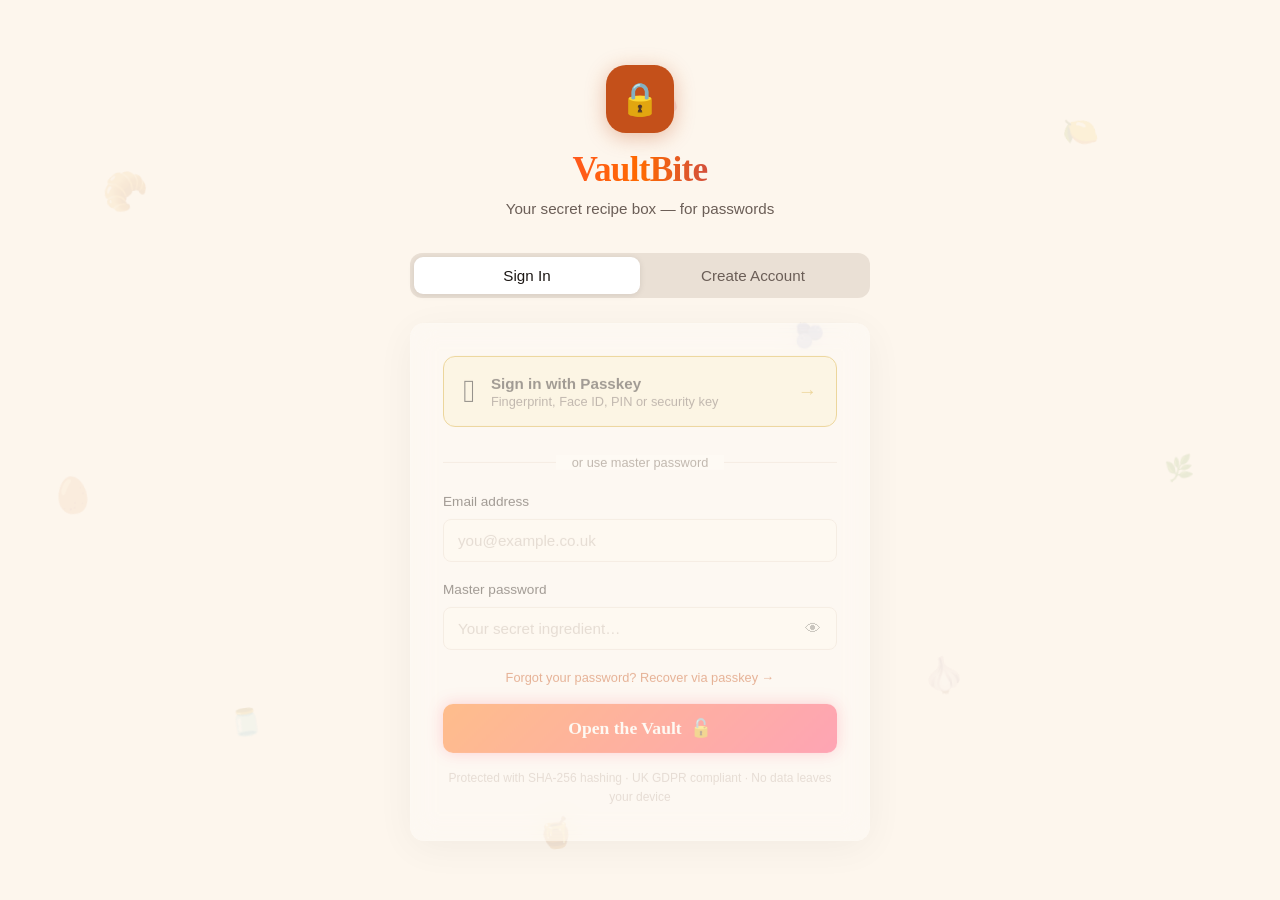
==== vault.html @ 3c49f908 "Initial commit" ====
<!DOCTYPE html>
<html lang="en-GB">
<head>
  <meta charset="UTF-8">
  <meta name="viewport" content="width=device-width, initial-scale=1.0">
  <title>VaultBite — My Vault</title>
  <link rel="preconnect" href="https://fonts.googleapis.com">
  <link href="https://fonts.googleapis.com/css2?family=Playfair+Display:wght@500;700&family=DM+Sans:wght@300;400;500;600&display=swap" rel="stylesheet">
  <link rel="stylesheet" href="main.css">
</head>
<body class="app-page">

<!-- ── SIDEBAR ── -->
<nav class="sidebar">
  <div class="sidebar-brand">
    <span class="sidebar-logo">🔒</span>
    <div>
      <div class="sidebar-brand-name">VaultBite</div>
      <div class="sidebar-brand-sub">Password Manager</div>
    </div>
  </div>

  <div class="sidebar-section-label">Navigate</div>
  <button class="nav-item active" onclick="showPage('dashboard')">
    <span class="nav-icon">🏠</span><span>Dashboard</span>
  </button>
  <button class="nav-item" onclick="showPage('vault')">
    <span class="nav-icon">🔐</span><span>My Vault</span>
    <span class="nav-badge" id="vault-count">0</span>
  </button>
  <button class="nav-item" onclick="showPage('generator')">
    <span class="nav-icon">⚡</span><span>Generator</span>
  </button>
  <button class="nav-item" onclick="showPage('checker')">
    <span class="nav-icon">🔍</span><span>Strength Check</span>
  </button>
  <button class="nav-item" onclick="showPage('security')">
    <span class="nav-icon">🛡</span><span>Security Tips</span>
  </button>

  <div style="height:1rem"></div>
  <div class="sidebar-section-label">Danger Zone</div>
  <button class="nav-item" id="weak-nav" onclick="showPage('vault'); filterWeak()">
    <span class="nav-icon">⚠</span><span>Weak Passwords</span>
    <span class="nav-badge warn" id="weak-count">0</span>
  </button>

  <div class="sidebar-footer">
    <div class="user-pill">
      <div class="user-avatar" id="user-avatar">?</div>
      <div>
        <div class="user-name" id="user-name">Loading…</div>
        <div class="user-email" id="user-email"></div>
      </div>
    </div>
    <button class="nav-item" onclick="handleLogout()" style="margin-top:4px">
      <span class="nav-icon">↩</span><span>Sign Out</span>
    </button>
  </div>
</nav>

<!-- ── MAIN ── -->
<div class="main-content">
  <div class="top-bar">
    <div class="search-wrap">
      <span class="search-icon">🔍</span>
      <input type="search" id="search-input" class="search-input" placeholder="Search your vault…" oninput="handleSearch(this.value)" />
    </div>
    <button class="add-btn" onclick="openAddModal()">＋ Add Password</button>
  </div>

  <div class="page-inner">

    <!-- ── DASHBOARD PAGE ── -->
    <div id="page-dashboard">
      <h2 style="margin-bottom:1.5rem">
  <span id="welcome-name">Welcome...</span>
</h2>
      <div class="stats-row" id="stats-row">
        <div class="stat-card"><div class="stat-icon">🔐</div><div class="stat-num" id="stat-total">0</div><div class="stat-lbl">Passwords stored</div></div>
        <div class="stat-card"><div class="stat-icon">💪</div><div class="stat-num" id="stat-strong">0</div><div class="stat-lbl">Strong passwords</div></div>
        <div class="stat-card"><div class="stat-icon">⚠</div><div class="stat-num" id="stat-weak">0</div><div class="stat-lbl">Weak / need fixing</div></div>
        <div class="stat-card"><div class="stat-icon">🏆</div><div class="stat-num" id="stat-score">–</div><div class="stat-lbl">Vault health score</div></div>
      </div>

      <div class="section-header"><div class="section-title">Recent entries</div></div>
      <div class="vault-list" id="recent-list"></div>

      <div class="section-spacer"></div>
      <div class="section-header"><div class="section-title">⚠ Needs attention</div></div>
      <div class="vault-list" id="weak-list"></div>
    </div>

    <!-- ── VAULT PAGE ── -->
    <div id="page-vault" class="hidden">
      <div class="section-header">
        <div class="section-title">All Passwords</div>
        <div style="display:flex;gap:8px">
          <select id="cat-filter" class="field-input" style="width:auto;padding:8px 12px;font-size:0.85rem" onchange="renderVault()">
            <option value="all">All categories</option>
            <option value="social">Social</option>
            <option value="work">Work</option>
            <option value="finance">Finance</option>
            <option value="email">Email</option>
            <option value="shopping">Shopping</option>
            <option value="other">Other</option>
          </select>
        </div>
      </div>
      <div class="vault-list" id="vault-list"></div>
    </div>

    <!-- ── GENERATOR PAGE ── -->
    <div id="page-generator" class="hidden">
      <h2 style="margin-bottom:1.5rem">⚡ Password Generator</h2>
      <div class="generator-card">
        <div class="gen-output" id="gen-output">Click generate to create a password</div>
        <div style="display:flex;gap:8px;margin-bottom:1.5rem;flex-wrap:wrap">
          <button class="btn-primary" style="border-radius:40px;padding:10px 24px" onclick="doGenerate()">🎲 Generate</button>
         <button onclick="generatePassphrase()">Passphrase</button>
          <button class="btn-secondary" style="border-radius:40px" onclick="copyGenOutput()">📋 Copy</button>
          <button class="btn-secondary" style="border-radius:40px" onclick="saveGenPassword()">💾 Save to Vault</button>
        </div>

        <div class="gen-controls">
          <div class="gen-row">
            <span class="gen-label">Length</span>
            <input type="range" class="gen-slider" id="gen-length" min="8" max="64" value="16" oninput="document.getElementById('gen-len-val').textContent=this.value; doGenerate()" />
            <span class="gen-val" id="gen-len-val">16</span>
          </div>
          <div style="margin-top:0.5rem">
            <div class="gen-label" style="margin-bottom:0.7rem">Include</div>
            <div class="toggle-row">
              <label class="toggle-chip on" id="chip-upper">
                <input type="checkbox" id="opt-upper" checked onchange="toggleChip(this,'chip-upper');doGenerate()">
                A–Z Uppercase
              </label>
              <label class="toggle-chip on" id="chip-numbers">
                <input type="checkbox" id="opt-numbers" checked onchange="toggleChip(this,'chip-numbers');doGenerate()">
                0–9 Numbers
              </label>
              <label class="toggle-chip on" id="chip-symbols">
                <input type="checkbox" id="opt-symbols" checked onchange="toggleChip(this,'chip-symbols');doGenerate()">
                !@# Symbols
              </label>
              <label class="toggle-chip" id="chip-ambig">
                <input type="checkbox" id="opt-ambig" onchange="toggleChip(this,'chip-ambig');doGenerate()">
                Exclude ambiguous (Il1O0)
              </label>
            </div>
          </div>
        </div>

        <div class="divider"></div>
        <div class="strength-meter">
          <div style="display:flex;justify-content:space-between;align-items:center;margin-bottom:6px">
            <span style="font-size:0.85rem;font-weight:500">Generated password strength</span>
            <span class="strength-label" id="gen-str-label">–</span>
          </div>
          <div class="strength-track"><div class="strength-bar" id="gen-bar" style="width:0%"></div></div>
        </div>
      </div>

      <div class="generator-card">
        <h3 style="margin-bottom:1rem">📖 Password Rules & Best Practices</h3>
        <div class="check-rules-grid" id="rules-reference"></div>
      </div>
    </div>

    <!-- ── CHECKER PAGE ── -->
    <div id="page-checker" class="hidden">
      <h2 style="margin-bottom:1.5rem">🔍 Strength Checker</h2>
      <div class="check-card">
        <div class="form-group">
          <label class="field-label">Enter any password to analyse</label>
          <div class="pwd-wrap">
            <input type="text" id="check-input" class="field-input" placeholder="Type or paste a password here…"
                   oninput="runChecker(this.value)" style="font-family:'DM Mono','Courier New',monospace;letter-spacing:0.06em" />
          </div>
        </div>

        <div class="big-strength-display" id="big-display">
          <div class="big-strength-icon">🔒</div>
          <div class="big-strength-word" style="color:var(--ink-30)">Waiting…</div>
          <div class="big-strength-score">Enter a password to analyse</div>
        </div>

        <div class="check-rules-grid" id="check-rules-grid"></div>

        <div class="divider"></div>
        <div>
          <div style="font-size:0.85rem;font-weight:600;margin-bottom:0.8rem">Estimated crack time</div>
          <div id="crack-estimate" style="font-size:0.9rem;color:var(--ink-60)">–</div>
        </div>
      </div>
    </div>

    <!-- ── SECURITY TIPS PAGE ── -->
    <div id="page-security" class="hidden">
      <h2 style="margin-bottom:0.5rem">🛡 Security Tips</h2>
      <p style="color:var(--ink-60);margin-bottom:1.5rem;font-size:0.9rem">UK-focused password security guidance</p>
      <div class="security-tip-grid">
        <div class="tip-card"><div class="tip-icon">🔑</div><div class="tip-title">Use unique passwords everywhere</div><div class="tip-text">Never reuse passwords. If one site is breached, attackers will try the same credentials on other sites — known as credential stuffing. VaultBite makes this easy.</div></div>
        <div class="tip-card"><div class="tip-icon">📏</div><div class="tip-title">Length beats complexity</div><div class="tip-text">A 20-character passphrase is stronger than a 10-character jumble. Aim for at least 12 characters for all passwords, and 16+ for important accounts.</div></div>
        <div class="tip-card"><div class="tip-icon">📱</div><div class="tip-title">Enable two-factor authentication</div><div class="tip-text">Add a second layer beyond your password. Use an authenticator app like Google Authenticator or Microsoft Authenticator — SMS is less secure but still better than nothing.</div></div>
        <div class="tip-card"><div class="tip-icon">🚨</div><div class="tip-title">Check for data breaches</div><div class="tip-text">Visit haveibeenpwned.com (run by UK security researcher Troy Hunt) to see if your email or passwords have been exposed in known data breaches. Check regularly.</div></div>
        <div class="tip-card"><div class="tip-icon">🏦</div><div class="tip-title">Protect financial accounts first</div><div class="tip-text">UK banks and HMRC accounts deserve the strongest, most unique passwords. Your Barclays, NatWest, HSBC, or HMRC login should never share a password with any other site.</div></div>
        <div class="tip-card"><div class="tip-icon">🎣</div><div class="tip-title">Watch out for phishing</div><div class="tip-text">The NCSC (UK's National Cyber Security Centre) reports phishing as the most common cyberattack. Always verify URLs before logging in, especially for banking and government sites (gov.uk).</div></div>
        <div class="tip-card"><div class="tip-icon">🔄</div><div class="tip-title">When to change passwords</div><div class="tip-text">The NCSC no longer recommends regular password changes unless there's a breach. Instead: use strong, unique passwords from the start, and change immediately if you suspect compromise.</div></div>
        <div class="tip-card"><div class="tip-icon">🫆</div><div class="tip-title">Use passkeys where possible</div><div class="tip-text">Passkeys (biometric sign-in) are phishing-resistant and faster than passwords. Enable them on sites that support them — Google, Apple, Microsoft, and many banks now offer passkeys.</div></div>
        <div class="tip-card"><div class="tip-icon">🧒</div><div class="tip-title">Protect children's accounts too</div><div class="tip-text">Young people's gaming, social, and school accounts are frequent targets. Help children set strong passwords and understand not to share them with friends.</div></div>
      </div>
      <div style="margin-top:2rem;padding:1.2rem 1.5rem;background:var(--gold-light);border:1px solid var(--gold);border-radius:var(--radius)">
        <strong>🇬🇧 UK Resources:</strong>
        <a href="https://www.ncsc.gov.uk" target="_blank" style="color:var(--rust);margin-left:8px">NCSC.gov.uk</a> ·
        <a href="https://haveibeenpwned.com" target="_blank" style="color:var(--rust);margin-left:8px">HaveIBeenPwned.com</a> ·
        <a href="https://www.actionfraud.police.uk" target="_blank" style="color:var(--rust);margin-left:8px">Action Fraud</a>
      </div>
    </div>

  </div><!-- /page-inner -->
</div><!-- /main-content -->

<!-- ── DETAIL PANEL ── -->
<div class="detail-panel" id="detail-panel">
  <div class="detail-panel-head">
    <div>
      <div class="detail-avatar" id="dp-avatar">🔐</div>
      <div class="detail-site" id="dp-site">–</div>
      <div class="detail-url" id="dp-url">–</div>
    </div>
    <button class="modal-close" onclick="closeDetail()">✕</button>
  </div>
  <div class="detail-body" id="dp-body"></div>
  <div style="padding:1rem 1.5rem;border-top:1px solid var(--border);display:flex;gap:8px">
    <button class="btn-secondary" style="flex:1" onclick="openEditFromDetail()">✏ Edit</button>
    <button class="btn-secondary" style="flex:1;color:var(--rust-dark)" onclick="deleteFromDetail()">🗑 Delete</button>
  </div>
</div>

<!-- ── ADD / EDIT MODAL ── -->
<div class="modal-overlay hidden" id="entry-modal">
  <div class="modal">
    <div class="modal-header">
      <h3 class="modal-title" id="modal-title">Add Password</h3>
      <button class="modal-close" onclick="closeEntryModal()">✕</button>
    </div>
    <div class="modal-body">
      <div class="form-group">
        <label class="field-label">Site / App name *</label>
        <input type="text" id="m-site" class="field-input" placeholder="e.g. Gmail, Netflix, Barclays" />
      </div>
      <div class="form-group">
        <label class="field-label">Website URL</label>
        <input type="url" id="m-url" class="field-input" placeholder="https://example.com" />
      </div>
      <div class="form-group">
        <label class="field-label">Username / Email *</label>
        <input type="text" id="m-user" class="field-input" placeholder="you@example.co.uk" />
      </div>
      <div class="form-group">
        <label class="field-label">Password *</label>
        <div class="pwd-wrap">
          <input type="text" id="m-pwd" class="field-input" placeholder="Enter or generate below…"
                 oninput="modalStrength(this.value)" style="font-family:'DM Mono','Courier New',monospace" />
          <button class="eye-btn" onclick="togglePwd('m-pwd',this)" type="button">👁</button>
        </div>
        <div class="strength-meter">
          <div class="strength-track"><div class="strength-bar" id="m-bar"></div></div>
          <span class="strength-label" id="m-str">–</span>
        </div>
        <button class="btn-secondary" style="width:100%;margin-top:8px;border-radius:8px" onclick="quickGenForModal()">🎲 Generate strong password</button>
      </div>
      <div class="form-group">
        <label class="field-label">Category</label>
        <select id="m-cat" class="field-input">
          <option value="social">Social</option>
          <option value="work">Work</option>
          <option value="finance">Finance</option>
          <option value="email">Email</option>
          <option value="shopping">Shopping</option>
          <option value="other">Other</option>
        </select>
      </div>
      <div class="form-group">
        <label class="field-label">Notes (optional)</label>
        <textarea id="m-notes" class="field-input" rows="2" placeholder="Security questions, recovery hints…" style="resize:vertical"></textarea>
      </div>
    </div>
    <div class="modal-footer">
      <button class="btn-secondary" onclick="closeEntryModal()">Cancel</button>
      <button class="btn-primary" onclick="saveEntry()">Save Password 🔐</button>
    </div>
  </div>
</div>

<div class="toast" id="vb-toast"></div>

<script src="core.js"></script>
<script>
let allEntries = [], editingId = null, detailId = null, searchTerm = '';

// ── PAGE ROUTING ──────────────────────────
function showPage(name) {
  ['dashboard','vault','generator','checker','security'].forEach(p => {
    document.getElementById('page-' + p).classList.toggle('hidden', p !== name);
  });
  document.querySelectorAll('.nav-item').forEach((n,i) => {
    const pages = ['dashboard','vault','generator','checker','security'];
    n.classList.toggle('active', pages[i] === name);
  });
  if (name === 'generator') renderRulesReference();
  if (name === 'checker') renderCheckerRules('');
}

// ── AUTH GUARD ────────────────────────────
window.vbInit = async function() {
  const s = getSession();
  if (!s) { location.href = 'index.html'; return; }
  document.getElementById('user-name').textContent  = s.name;
  document.getElementById('user-email').textContent = s.email;
  document.getElementById('user-avatar').textContent = s.name ? s.name[0].toUpperCase() : '?';
  document.getElementById('welcome-name').textContent = s.name.split(' ')[0];
  await loadVault();
};

async function loadVault() {
  allEntries = await getUserVault();
  updateStats();
  renderVault();
  renderRecent();
  renderWeakList();
  document.getElementById('vault-count').textContent = allEntries.length;
}

// ── STATS ─────────────────────────────────
function updateStats() {
  const total  = allEntries.length;
  const strong = allEntries.filter(e => scorePassword(e.password).level === 'strong' || scorePassword(e.password).level === 'excellent').length;
  const weak   = allEntries.filter(e => scorePassword(e.password).level === 'weak').length;
  const score  = total ? Math.round((strong / total) * 100) : 0;
  document.getElementById('stat-total').textContent  = total;
  document.getElementById('stat-strong').textContent = strong;
  document.getElementById('stat-weak').textContent   = weak;
  document.getElementById('stat-score').textContent  = total ? score + '%' : '–';
  document.getElementById('weak-count').textContent  = weak;
}

// ── RENDER ────────────────────────────────
function renderRow(e) {
  return `
    <div class="vault-item">
      <h3>${e.site || "No Site"}</h3>
      <p>${e.username || "No Username"}</p>
      <p>${e.password || "No Password"}</p>
    </div>
  `;
}

function renderVault() {
  const cat = document.getElementById('cat-filter')?.value || 'all';
  let entries = allEntries.filter(e => {
    const matchCat = cat === 'all' || e.category === cat;
    const matchSearch = !searchTerm || e.site.toLowerCase().includes(searchTerm) || e.username.toLowerCase().includes(searchTerm);
    return matchCat && matchSearch;
  });
  const list = document.getElementById('vault-list');
  if (!entries.length) {
    list.innerHTML = `<div class="empty-state"><div class="empty-icon">🔐</div><div class="empty-text">No passwords here yet</div><div class="empty-sub">Click "Add Password" to get started</div></div>`;
    return;
  }
  list.innerHTML = entries.map(e => renderRow(e, 'openDetail')).join('');
}

function renderRecent() {
  const recent = [...allEntries].sort((a,b) => b.updatedAt - a.updatedAt).slice(0,5);
  const el = document.getElementById('recent-list');
  el.innerHTML = recent.length ? recent.map(e => renderRow(e, 'openDetail')).join('')
    : '<div class="empty-state"><div class="empty-icon">🥐</div><div class="empty-text">Your vault is empty</div><div class="empty-sub">Add your first password to get started</div></div>';
}

function renderWeakList() {
  const weak = allEntries.filter(e => scorePassword(e.password).level === 'weak');
  const el = document.getElementById('weak-list');
  el.innerHTML = weak.length ? weak.map(e => renderRow(e, 'openDetail')).join('')
    : '<div style="padding:1rem;color:var(--ink-60);font-size:0.88rem">🎉 No weak passwords found — great work!</div>';
}

function filterWeak() {
  document.getElementById('cat-filter').value = 'all';
  const list = document.getElementById('vault-list');
  const weak = allEntries.filter(e => scorePassword(e.password).level === 'weak');
  list.innerHTML = weak.length ? weak.map(e => renderRow(e,'openDetail')).join('')
    : '<div class="empty-state"><div class="empty-icon">🎉</div><div class="empty-text">No weak passwords!</div></div>';
}

function handleSearch(q) {
  searchTerm = q.toLowerCase();
  renderVault();
}

// ── DETAIL PANEL ──────────────────────────
function openDetail(id) {
  const e = allEntries.find(x => x.id === id);
  if (!e) return;
  detailId = id;
  document.getElementById('dp-avatar').textContent = getSiteEmoji(e.site);
  document.getElementById('dp-site').textContent   = e.site;
  document.getElementById('dp-url').textContent    = e.url || '–';
  const { label, score, color } = scorePassword(e.password);
  document.getElementById('dp-body').innerHTML = `
    <div class="detail-field">
      <div class="detail-field-label">Username / Email</div>
      <div class="detail-field-val">
        <span class="val">${e.username}</span>
        <span class="copy-mini" onclick="copyToClipboard('${e.username}','Username')">Copy</span>
      </div>
    </div>
    <div class="detail-field">
      <div class="detail-field-label">Password</div>
      <div class="detail-field-val" id="dp-pwd-field">
        <span class="val" id="dp-pwd-val">••••••••••••</span>
        <span class="copy-mini" onclick="toggleDetailPwd(${id})">Show</span>
        <span class="copy-mini" onclick="copyToClipboard('${e.password.replace(/'/g,"\\'")}','Password')">Copy</span>
      </div>
    </div>
    <div class="detail-field">
      <div class="detail-field-label">Strength</div>
      <div style="margin-top:4px">
        <div class="strength-track"><div class="strength-bar" style="width:${score}%;background:${color}"></div></div>
        <span style="font-size:0.8rem;color:${color};font-weight:600;margin-top:4px;display:block">${label} — ${score}/100</span>
      </div>
    </div>
    ${e.notes ? `<div class="detail-field"><div class="detail-field-label">Notes</div><div style="font-size:0.85rem;color:var(--ink-60);line-height:1.6">${e.notes}</div></div>` : ''}
    <div class="detail-field">
      <div class="detail-field-label">Category</div>
      <span class="str-chip moderate" style="display:inline-block;margin-top:4px">${e.category || 'other'}</span>
    </div>`;
  document.getElementById('detail-panel').classList.add('open');
}

let detailPwdShown = false;
function toggleDetailPwd(id) {
  const e = allEntries.find(x => x.id === id);
  if (!e) return;
  detailPwdShown = !detailPwdShown;
  document.getElementById('dp-pwd-val').textContent = detailPwdShown ? e.password : '••••••••••••';
}

function closeDetail() {
  document.getElementById('detail-panel').classList.remove('open');
  detailPwdShown = false;
}

function openEditFromDetail() {
  if (detailId) { openEditModal(detailId); closeDetail(); }
}
function deleteFromDetail() {
  if (detailId) confirmDelete(detailId);
}

// ── ADD / EDIT MODAL ──────────────────────
function openAddModal() {
  editingId = null;
  document.getElementById('modal-title').textContent = 'Add Password';
  ['m-site','m-url','m-user','m-pwd','m-notes'].forEach(id => document.getElementById(id).value = '');
  document.getElementById('m-cat').value = 'other';
  document.getElementById('m-bar').style.width = '0%';
  document.getElementById('m-str').textContent = '–';
  document.getElementById('entry-modal').classList.remove('hidden');
}

function openEditModal(id) {
  const e = allEntries.find(x => x.id === id);
  if (!e) return;
  editingId = id;
  document.getElementById('modal-title').textContent = 'Edit Password';
  document.getElementById('m-site').value  = e.site || '';
  document.getElementById('m-url').value   = e.url || '';
  document.getElementById('m-user').value  = e.username || '';
  document.getElementById('m-pwd').value   = e.password || '';
  document.getElementById('m-cat').value   = e.category || 'other';
  document.getElementById('m-notes').value = e.notes || '';
  modalStrength(e.password);
  document.getElementById('entry-modal').classList.remove('hidden');
}

function closeEntryModal() { document.getElementById('entry-modal').classList.add('hidden'); }

function modalStrength(pwd) {
  const { score, label, color } = scorePassword(pwd);
  const bar = document.getElementById('m-bar');
  bar.style.width = score + '%'; bar.style.background = color || '#ccc';
  document.getElementById('m-str').textContent = pwd ? `${label} — ${score}/100` : '–';
  document.getElementById('m-str').style.color = color || '';
}

function quickGenForModal() {
  const pwd = generatePassword({ length: 16, upper: true, numbers: true, symbols: true });
  document.getElementById('m-pwd').value = pwd;
  modalStrength(pwd);
}

async function saveEntry() {
  const site     = document.getElementById('m-site').value.trim();
  const url      = document.getElementById('m-url').value.trim();
  const username = document.getElementById('m-user').value.trim();
  const password = document.getElementById('m-pwd').value;
  const category = document.getElementById('m-cat').value;
  const notes    = document.getElementById('m-notes').value.trim();
  if (!site || !username || !password) { showToast('⚠ Site, username, and password are required.'); return; }
  const { score } = scorePassword(password);
  if (score < 20 && !confirm('⚠ This password is very weak. Save anyway?')) return;
  if (editingId) {
    await updateVaultEntry({ id: editingId, site, url, username, password, category, notes });
    showToast('Password updated ✓');
  } else {
    await addVaultEntry({ site, url, username, password, category, notes });
    showToast('Password saved to your vault ✓');
  }
  closeEntryModal();
  await loadVault();
}

async function confirmDelete(id) {
  const e = allEntries.find(x => x.id === id);
  if (!e) return;
  if (!confirm(`Delete "${e.site}" from your vault?`)) return;
  await deleteVaultEntry(id);
  closeDetail();
  showToast(`"${e.site}" deleted.`);
  await loadVault();
}

// ── GENERATOR ────────────────────────────
let lastGenerated = '';
function doGenerate(type) {
  const length = parseInt(document.getElementById('gen-length')?.value || 16);
  const upper   = document.getElementById('opt-upper')?.checked ?? true;
  const numbers = document.getElementById('opt-numbers')?.checked ?? true;
  const symbols = document.getElementById('opt-symbols')?.checked ?? true;
  const ambig   = document.getElementById('opt-ambig')?.checked ?? false;
  lastGenerated = type === 'passphrase'
    ? generatePassphrase(4)
    : generatePassword({ length, upper, numbers, symbols, excludeAmbiguous: ambig });
  document.getElementById('gen-output').textContent = lastGenerated;
  const { score, label, color } = scorePassword(lastGenerated);
  const bar = document.getElementById('gen-bar');
  bar.style.width = score + '%'; bar.style.background = color;
  document.getElementById('gen-str-label').textContent = `${label} — ${score}/100`;
  document.getElementById('gen-str-label').style.color = color;
}
function copyGenOutput() {
  if (!lastGenerated) { showToast('Generate a password first.'); return; }
  copyToClipboard(lastGenerated, 'Password');
}
function saveGenPassword() {
  if (!lastGenerated) { showToast('Generate a password first.'); return; }
  document.getElementById('m-pwd').value = lastGenerated;
  modalStrength(lastGenerated);
  openAddModal();
  document.getElementById('m-pwd').value = lastGenerated;
  modalStrength(lastGenerated);
  showPage('vault');
  document.getElementById('entry-modal').classList.remove('hidden');
}
function toggleChip(input, chipId) {
  document.getElementById(chipId).classList.toggle('on', input.checked);
}

// ── CHECKER ───────────────────────────────
function runChecker(pwd) {
  const disp = document.getElementById('big-display');
  const { score, label, color, level, rules } = scorePassword(pwd);
  if (!pwd) {
    disp.innerHTML = `<div class="big-strength-icon">🔒</div><div class="big-strength-word" style="color:var(--ink-30)">Waiting…</div><div class="big-strength-score">Enter a password to analyse</div>`;
    disp.style.background = '';
    renderCheckerRules('');
    document.getElementById('crack-estimate').textContent = '–';
    return;
  }
  const icons = { weak:'💀', moderate:'⚠', strong:'💪', excellent:'🏆' };
  disp.innerHTML = `
    <div class="big-strength-icon">${icons[level]||'🔒'}</div>
    <div class="big-strength-word" style="color:${color}">${label}</div>
    <div class="big-strength-score">Score: ${score}/100</div>`;
  disp.style.background = color + '18';
  disp.style.borderColor = color + '44';

  const grid = document.getElementById('check-rules-grid');
  grid.innerHTML = rules.map(r => `
    <div class="check-rule ${r.passed ? 'pass' : 'fail'}">
      <span class="check-rule-icon">${r.passed ? '✅' : '❌'}</span>
      ${r.label}
    </div>`).join('');

  // Rough crack time estimate
  const charspace = /[a-z]/.test(pwd)*26 + /[A-Z]/.test(pwd)*26 + /[0-9]/.test(pwd)*10 + /[^A-Za-z0-9]/.test(pwd)*32;
  const combinations = Math.pow(charspace||26, pwd.length);
  const attemptsPerSec = 1e10; // 10 billion/sec (modern GPU)
  const seconds = combinations / attemptsPerSec;
  let crackStr;
  if (seconds < 1)         crackStr = '⚡ Instantly';
  else if (seconds < 60)   crackStr = `⚠ About ${Math.round(seconds)} seconds`;
  else if (seconds < 3600) crackStr = `⏱ About ${Math.round(seconds/60)} minutes`;
  else if (seconds < 86400)crackStr = `📅 About ${Math.round(seconds/3600)} hours`;
  else if (seconds < 3.15e7)crackStr= `📆 About ${Math.round(seconds/86400)} days`;
  else if (seconds < 3.15e9)crackStr= `🗓 About ${Math.round(seconds/3.15e7)} years`;
  else                     crackStr = `🔒 Billions of years — practically uncrackable`;
  document.getElementById('crack-estimate').textContent = crackStr;
}

function renderCheckerRules(pwd) {
  const { rules } = scorePassword(pwd);
  document.getElementById('check-rules-grid').innerHTML = rules.map(r => `
    <div class="check-rule ${r.passed?'pass':'fail'}">
      <span class="check-rule-icon">${r.passed?'✅':'❌'}</span>
      ${r.label}
    </div>`).join('');
}

function renderRulesReference() {
  document.getElementById('rules-reference').innerHTML = PASSWORD_RULES.map(r => `
    <div class="check-rule pass">
      <span class="check-rule-icon">📌</span>
      ${r.label}
    </div>`).join('');
}

// ── LOGOUT ────────────────────────────────
function handleLogout() {
  clearSession();
  location.href = 'index.html';
}

// Init generate on load
setTimeout(() => { if (document.getElementById('gen-output')) doGenerate(); }, 200);
</script>
</body>
</html>
---- main.css ----
@import url('https://fonts.googleapis.com/css2?family=Playfair+Display:wght@500;700&family=DM+Sans:wght@300;400;500;600&display=swap');

:root {
  --cream: #FDF6ED;
  --warm-white: #FFFCF7;
  --ink: #1C1714;
  --ink-60: #6B5E57;
  --ink-30: #C4B8B0;
  --rust: #C4501A;
  --rust-dark: #9B3D12;
  --rust-light: #F2E4DC;
  --gold: #D4A828;
  --gold-light: #FBF3D8;
  --green: #3A6B4A;
  --green-light: #E3EDE6;
  --amber: #E8860C;
  --card-bg: #FFFFFF;
  --border: #EAE0D5;
  --shadow: 0 2px 16px rgba(28,23,20,0.08);
  --shadow-lg: 0 8px 40px rgba(28,23,20,0.12);
  --radius: 14px;
  --radius-sm: 8px;
}

*, *::before, *::after { box-sizing: border-box; margin: 0; padding: 0; }

html { font-size: 16px; scroll-behavior: smooth; }

body {
  font-family: 'DM Sans', sans-serif;
  background: var(--cream);
  color: var(--ink);
  min-height: 100vh;
  line-height: 1.6;
}

/* ── TYPOGRAPHY ── */
h1, h2, h3 { font-family: 'Playfair Display', serif; line-height: 1.2; }
h1 { font-size: clamp(2rem, 5vw, 3.2rem); font-weight: 700; }
h2 { font-size: clamp(1.4rem, 3vw, 2rem); font-weight: 700; }
h3 { font-size: 1.2rem; font-weight: 500; }

/* ── AUTH PAGE ── */
.auth-page {
  background: var(--cream);
  display: flex;
  align-items: center;
  justify-content: center;
  min-height: 100vh;
  padding: 2rem 1rem;
  position: relative;
  overflow: hidden;
}

.food-bg {
  position: fixed; inset: 0; pointer-events: none; z-index: 0;
}
.particle {
  position: absolute;
  left: var(--x); top: var(--y);
  font-size: calc(1.8rem * var(--s));
  opacity: 0.12;
  animation: float var(--d) ease-in-out infinite alternate;
  filter: grayscale(20%);
}
@keyframes float {
  from { transform: translateY(0) rotate(-8deg); }
  to   { transform: translateY(-22px) rotate(8deg); }
}

.auth-container {
  position: relative; z-index: 1;
  width: 100%; max-width: 460px;
}

.brand { text-align: center; margin-bottom: 2rem; }
.brand-logo {
  width: 68px; height: 68px;
  background: var(--rust);
  border-radius: 20px;
  display: inline-flex; align-items: center; justify-content: center;
  font-size: 2rem;
  margin-bottom: 1rem;
  box-shadow: 0 4px 20px rgba(196,80,26,0.35);
}
.brand-name { font-size: 2.2rem; color: var(--ink); letter-spacing: -0.02em; }
.brand-tagline { color: var(--ink-60); font-size: 0.95rem; margin-top: 0.3rem; }

/* ── TABS ── */
.tab-bar {
  display: flex;
  background: var(--border);
  border-radius: 12px;
  padding: 4px;
  margin-bottom: 1.2rem;
}
.tab {
  flex: 1; padding: 10px;
  border: none; background: transparent; cursor: pointer;
  font-family: 'DM Sans', sans-serif; font-size: 0.95rem; font-weight: 500;
  color: var(--ink-60); border-radius: 9px;
  transition: all 0.2s;
}
.tab.active {
  background: var(--card-bg); color: var(--ink);
  box-shadow: 0 1px 6px rgba(28,23,20,0.1);
}

/* ── CARD ── */
.auth-card {
  background: var(--card-bg);
  border-radius: var(--radius);
  border: 1px solid var(--border);
  padding: 2rem;
  box-shadow: var(--shadow-lg);
}
.auth-card.hidden { display: none; }

/* ── PASSKEY ── */
.passkey-btn {
  width: 100%; display: flex; align-items: center; gap: 1rem;
  background: var(--gold-light); border: 1.5px solid var(--gold);
  border-radius: 12px; padding: 1rem 1.2rem; cursor: pointer;
  transition: all 0.2s; text-align: left; font-family: 'DM Sans', sans-serif;
}
.passkey-btn:hover { background: #F5E9B8; transform: translateY(-1px); box-shadow: 0 4px 16px rgba(212,168,40,0.2); }
.passkey-icon { font-size: 2rem; flex-shrink: 0; }
.passkey-title { font-size: 0.95rem; font-weight: 600; color: var(--ink); }
.passkey-sub { font-size: 0.8rem; color: var(--ink-60); margin-top: 2px; }
.passkey-arrow { margin-left: auto; font-size: 1.2rem; color: var(--gold); }

.or-divider {
  text-align: center; position: relative; margin: 1.4rem 0 1rem;
}
.or-divider::before {
  content: ''; position: absolute; top: 50%; left: 0; right: 0;
  height: 1px; background: var(--border);
}
.or-divider span {
  position: relative; background: var(--card-bg);
  padding: 0 1rem; font-size: 0.8rem; color: var(--ink-60);
}

/* ── FORM FIELDS ── */
.form-group { margin-bottom: 1.1rem; }
.field-label {
  display: block; font-size: 0.85rem; font-weight: 500;
  color: var(--ink); margin-bottom: 6px;
}
.field-input {
  width: 100%; padding: 12px 14px;
  border: 1.5px solid var(--border); border-radius: var(--radius-sm);
  font-family: 'DM Sans', sans-serif; font-size: 0.95rem;
  background: var(--warm-white); color: var(--ink);
  transition: border-color 0.2s, box-shadow 0.2s; outline: none;
}
.field-input:focus {
  border-color: var(--rust); box-shadow: 0 0 0 3px rgba(196,80,26,0.1);
}
.field-input::placeholder { color: var(--ink-30); }

.pwd-wrap { position: relative; }
.pwd-wrap .field-input { padding-right: 44px; }
.eye-btn {
  position: absolute; right: 12px; top: 50%; transform: translateY(-50%);
  background: none; border: none; cursor: pointer; font-size: 1rem; opacity: 0.5;
  transition: opacity 0.2s; padding: 4px;
}
.eye-btn:hover { opacity: 1; }

/* ── STRENGTH METER ── */
.strength-meter { margin-top: 8px; }
.strength-track {
  height: 5px; background: var(--border); border-radius: 10px; overflow: hidden;
}
.strength-bar {
  height: 100%; width: 0%; border-radius: 10px;
  transition: width 0.4s ease, background-color 0.4s ease;
}
.strength-label {
  display: block; font-size: 0.78rem; margin-top: 5px; color: var(--ink-60);
  font-weight: 500;
}

/* ── RULES BOX ── */
.rules-box {
  background: var(--green-light); border: 1px solid #C2D9C9;
  border-radius: var(--radius-sm); padding: 1rem 1.2rem; margin-bottom: 1.2rem;
}
.rules-title { font-weight: 600; font-size: 0.88rem; color: var(--green); margin-bottom: 0.6rem; }
.rule-item {
  display: flex; align-items: center; gap: 8px;
  font-size: 0.82rem; color: var(--ink-60); padding: 3px 0;
  transition: color 0.2s;
}
.rule-item.pass { color: var(--green); }
.rule-item.fail { color: var(--ink-30); }
.rule-dot {
  width: 16px; height: 16px; border-radius: 50%;
  display: inline-flex; align-items: center; justify-content: center;
  font-size: 0.65rem; flex-shrink: 0;
  background: var(--border); color: var(--ink-60);
  transition: all 0.2s;
}
.rule-item.pass .rule-dot { background: var(--green); color: white; }

/* ── BUTTONS ── */
.submit-btn {
  width: 100%; padding: 14px;
  background: var(--rust); color: white;
  border: none; border-radius: 10px; cursor: pointer;
  font-family: 'Playfair Display', serif; font-size: 1.1rem; font-weight: 700;
  display: flex; align-items: center; justify-content: center; gap: 8px;
  transition: all 0.2s; margin-top: 0.5rem;
}
.submit-btn:hover { background: var(--rust-dark); transform: translateY(-1px); box-shadow: 0 6px 20px rgba(196,80,26,0.3); }
.submit-btn:active { transform: translateY(0); }

.forgot-link {
  display: block; text-align: center; font-size: 0.8rem;
  color: var(--rust); text-decoration: none; margin-bottom: 1rem;
  transition: opacity 0.2s;
}
.forgot-link:hover { opacity: 0.7; }

.form-note { text-align: center; font-size: 0.75rem; color: var(--ink-30); margin-top: 1rem; }

/* ── TOAST ── */
.toast {
  position: fixed; bottom: 2rem; left: 50%; transform: translateX(-50%) translateY(80px);
  background: var(--ink); color: white; padding: 12px 24px;
  border-radius: 40px; font-size: 0.9rem; z-index: 999;
  transition: transform 0.3s ease; pointer-events: none;
}
.toast.show { transform: translateX(-50%) translateY(0); }

/* ── APP LAYOUT ── */
.app-page { display: flex; min-height: 100vh; background: var(--cream); }

.sidebar {
  width: 260px; flex-shrink: 0;
  background: var(--ink);
  display: flex; flex-direction: column;
  padding: 1.5rem 1rem;
  position: sticky; top: 0; height: 100vh;
  overflow-y: auto;
}
.sidebar-brand {
  display: flex; align-items: center; gap: 10px;
  padding: 0.5rem 0.8rem 1.5rem;
  border-bottom: 1px solid rgba(255,255,255,0.1);
  margin-bottom: 1.5rem;
}
.sidebar-logo { font-size: 1.4rem; }
.sidebar-brand-name {
  font-family: 'Playfair Display', serif;
  font-size: 1.3rem; color: white; font-weight: 700;
}
.sidebar-brand-sub { font-size: 0.7rem; color: rgba(255,255,255,0.4); margin-top: 1px; }

.sidebar-section-label {
  font-size: 0.68rem; text-transform: uppercase; letter-spacing: 0.1em;
  color: rgba(255,255,255,0.35); padding: 0 0.8rem; margin-bottom: 0.5rem;
}
.nav-item {
  display: flex; align-items: center; gap: 10px;
  padding: 10px 12px; border-radius: 9px;
  color: rgba(255,255,255,0.6); font-size: 0.9rem;
  cursor: pointer; transition: all 0.15s; margin-bottom: 2px;
  border: none; background: none; width: 100%; text-align: left;
  font-family: 'DM Sans', sans-serif;
}
.nav-item:hover { background: rgba(255,255,255,0.07); color: white; }
.nav-item.active { background: var(--rust); color: white; font-weight: 500; }
.nav-item .nav-icon { font-size: 1rem; width: 20px; text-align: center; }
.nav-badge {
  margin-left: auto; background: rgba(255,255,255,0.15);
  font-size: 0.7rem; padding: 2px 7px; border-radius: 20px; color: rgba(255,255,255,0.7);
}
.nav-badge.warn { background: #C4501A; color: white; }

.sidebar-footer {
  margin-top: auto; padding-top: 1rem;
  border-top: 1px solid rgba(255,255,255,0.1);
}
.user-pill {
  display: flex; align-items: center; gap: 10px;
  padding: 10px 12px; border-radius: 9px;
  color: rgba(255,255,255,0.7);
}
.user-avatar {
  width: 34px; height: 34px; border-radius: 50%;
  background: var(--rust); display: flex; align-items: center;
  justify-content: center; font-size: 0.85rem; font-weight: 600; color: white; flex-shrink: 0;
}
.user-name { font-size: 0.88rem; color: white; font-weight: 500; }
.user-email { font-size: 0.72rem; color: rgba(255,255,255,0.4); }

/* ── MAIN CONTENT ── */
.main-content { flex: 1; display: flex; flex-direction: column; overflow: hidden; }

.top-bar {
  background: var(--card-bg); border-bottom: 1px solid var(--border);
  padding: 1rem 2rem; display: flex; align-items: center; gap: 1rem;
  position: sticky; top: 0; z-index: 10;
}
.search-wrap { flex: 1; position: relative; max-width: 400px; }
.search-input {
  width: 100%; padding: 10px 14px 10px 40px;
  border: 1.5px solid var(--border); border-radius: 40px;
  font-family: 'DM Sans', sans-serif; font-size: 0.9rem;
  background: var(--cream); color: var(--ink); outline: none; transition: all 0.2s;
}
.search-input:focus { border-color: var(--rust); background: white; }
.search-icon { position: absolute; left: 14px; top: 50%; transform: translateY(-50%); font-size: 0.9rem; }

.add-btn {
  padding: 10px 20px; background: var(--rust); color: white;
  border: none; border-radius: 40px; cursor: pointer;
  font-family: 'DM Sans', sans-serif; font-size: 0.9rem; font-weight: 600;
  display: flex; align-items: center; gap: 6px;
  transition: all 0.2s; white-space: nowrap;
}
.add-btn:hover { background: var(--rust-dark); }

.page-inner { flex: 1; overflow-y: auto; padding: 2rem; }

/* ── STAT CARDS ── */
.stats-row { display: grid; grid-template-columns: repeat(auto-fit, minmax(160px,1fr)); gap: 1rem; margin-bottom: 2rem; }
.stat-card {
  background: var(--card-bg); border-radius: var(--radius); padding: 1.2rem 1.4rem;
  border: 1px solid var(--border); box-shadow: var(--shadow);
}
.stat-icon { font-size: 1.4rem; margin-bottom: 0.5rem; }
.stat-num { font-family: 'Playfair Display', serif; font-size: 2rem; font-weight: 700; color: var(--ink); line-height: 1; }
.stat-lbl { font-size: 0.78rem; color: var(--ink-60); margin-top: 4px; }

/* ── VAULT TABLE ── */
.section-header {
  display: flex; align-items: center; justify-content: space-between;
  margin-bottom: 1rem;
}
.section-title { font-size: 1.1rem; font-weight: 600; color: var(--ink); }

.vault-list { display: flex; flex-direction: column; gap: 8px; }
.vault-row {
  background: var(--card-bg); border-radius: 12px;
  border: 1px solid var(--border); padding: 1rem 1.2rem;
  display: flex; align-items: center; gap: 1rem;
  cursor: pointer; transition: all 0.2s;
}
.vault-row:hover { border-color: var(--rust); box-shadow: 0 2px 12px rgba(196,80,26,0.08); transform: translateX(2px); }
.vault-favicon {
  width: 42px; height: 42px; border-radius: 10px;
  background: var(--cream); display: flex; align-items: center;
  justify-content: center; font-size: 1.4rem; flex-shrink: 0; border: 1px solid var(--border);
}
.vault-info { flex: 1; min-width: 0; }
.vault-site { font-weight: 600; font-size: 0.95rem; color: var(--ink); }
.vault-user { font-size: 0.8rem; color: var(--ink-60); margin-top: 2px; overflow: hidden; text-overflow: ellipsis; white-space: nowrap; }
.vault-actions { display: flex; align-items: center; gap: 8px; }

.str-chip {
  padding: 3px 10px; border-radius: 20px; font-size: 0.72rem; font-weight: 600;
}
.str-chip.strong  { background: var(--green-light); color: var(--green); }
.str-chip.moderate{ background: var(--gold-light); color: #8B6200; }
.str-chip.weak    { background: var(--rust-light); color: var(--rust-dark); }

.icon-btn {
  width: 34px; height: 34px; border-radius: 8px;
  border: 1px solid var(--border); background: var(--cream);
  cursor: pointer; display: flex; align-items: center; justify-content: center;
  font-size: 0.85rem; transition: all 0.15s;
}
.icon-btn:hover { background: var(--rust-light); border-color: var(--rust); }

/* ── MODAL ── */
.modal-overlay {
  position: fixed; inset: 0; background: rgba(28,23,20,0.55);
  backdrop-filter: blur(4px); z-index: 100;
  display: flex; align-items: center; justify-content: center; padding: 1rem;
}
.modal-overlay.hidden { display: none; }
.modal {
  background: var(--card-bg); border-radius: var(--radius);
  width: 100%; max-width: 520px; max-height: 90vh; overflow-y: auto;
  box-shadow: var(--shadow-lg); animation: slideUp 0.25s ease;
}
@keyframes slideUp { from { transform: translateY(20px); opacity: 0; } to { transform: translateY(0); opacity: 1; } }
.modal-header {
  padding: 1.5rem 1.8rem 1rem;
  border-bottom: 1px solid var(--border);
  display: flex; align-items: center; justify-content: space-between;
}
.modal-title { font-size: 1.3rem; font-weight: 700; }
.modal-close {
  width: 32px; height: 32px; border-radius: 8px; border: 1px solid var(--border);
  background: none; cursor: pointer; font-size: 1.1rem; display: flex;
  align-items: center; justify-content: center; transition: all 0.15s;
}
.modal-close:hover { background: var(--cream); }
.modal-body { padding: 1.5rem 1.8rem; }
.modal-footer {
  padding: 1rem 1.8rem 1.5rem;
  display: flex; justify-content: flex-end; gap: 10px;
}
.btn-secondary {
  padding: 10px 20px; border: 1.5px solid var(--border);
  border-radius: 8px; background: white; cursor: pointer;
  font-family: 'DM Sans', sans-serif; font-size: 0.9rem; transition: all 0.15s;
}
.btn-secondary:hover { background: var(--cream); }
.btn-primary {
  padding: 10px 24px; background: var(--rust); color: white;
  border: none; border-radius: 8px; cursor: pointer;
  font-family: 'DM Sans', sans-serif; font-size: 0.9rem; font-weight: 600;
  transition: all 0.15s;
}
.btn-primary:hover { background: var(--rust-dark); }

/* ── GENERATOR PAGE ── */
.generator-card {
  background: var(--card-bg); border-radius: var(--radius);
  border: 1px solid var(--border); padding: 2rem; margin-bottom: 1.5rem;
  box-shadow: var(--shadow);
}
.gen-output {
  background: var(--ink); color: #F5E6C8;
  font-family: 'DM Mono', 'Courier New', monospace;
  font-size: 1.3rem; padding: 1.2rem 1.4rem; border-radius: 10px;
  letter-spacing: 0.04em; word-break: break-all; margin-bottom: 1rem;
  min-height: 60px; display: flex; align-items: center;
}
.gen-controls { display: grid; gap: 1rem; }
.gen-row { display: flex; align-items: center; gap: 1rem; }
.gen-label { font-size: 0.88rem; font-weight: 500; min-width: 140px; }
.gen-slider {
  flex: 1; -webkit-appearance: none; height: 5px;
  background: var(--border); border-radius: 10px; outline: none;
}
.gen-slider::-webkit-slider-thumb {
  -webkit-appearance: none; width: 18px; height: 18px;
  border-radius: 50%; background: var(--rust); cursor: pointer;
  box-shadow: 0 0 0 3px rgba(196,80,26,0.2);
}
.gen-val { font-weight: 600; min-width: 28px; text-align: center; }
.toggle-row { display: flex; flex-wrap: wrap; gap: 10px; }
.toggle-chip {
  display: flex; align-items: center; gap: 6px;
  padding: 7px 14px; border-radius: 40px;
  border: 1.5px solid var(--border); cursor: pointer;
  font-size: 0.85rem; font-weight: 500;
  transition: all 0.15s; background: white;
  user-select: none;
}
.toggle-chip.on { background: var(--rust-light); border-color: var(--rust); color: var(--rust-dark); }
.toggle-chip input { display: none; }

/* ── PASSWORD CHECK PAGE ── */
.check-card {
  background: var(--card-bg); border-radius: var(--radius);
  border: 1px solid var(--border); padding: 2rem; box-shadow: var(--shadow);
}
.big-strength-display {
  text-align: center; padding: 2rem 1rem;
  border-radius: var(--radius); margin: 1.5rem 0;
  background: var(--cream); border: 1px solid var(--border);
  transition: all 0.3s;
}
.big-strength-icon { font-size: 3rem; margin-bottom: 0.5rem; }
.big-strength-word { font-family: 'Playfair Display', serif; font-size: 2rem; font-weight: 700; }
.big-strength-score { font-size: 0.9rem; color: var(--ink-60); margin-top: 4px; }

.check-rules-grid {
  display: grid; grid-template-columns: repeat(auto-fit, minmax(200px,1fr));
  gap: 8px; margin-top: 1.5rem;
}
.check-rule {
  display: flex; align-items: center; gap: 8px;
  padding: 10px 12px; border-radius: 9px;
  background: var(--cream); border: 1px solid var(--border);
  font-size: 0.85rem; transition: all 0.2s;
}
.check-rule.pass { background: var(--green-light); border-color: #C2D9C9; color: var(--green); }
.check-rule.fail { background: var(--cream); color: var(--ink-60); }
.check-rule-icon { font-size: 0.9rem; width: 20px; text-align: center; }

/* ── SECURITY PAGE ── */
.security-tip-grid { display: grid; grid-template-columns: repeat(auto-fit,minmax(260px,1fr)); gap: 1rem; }
.tip-card {
  background: var(--card-bg); border-radius: var(--radius);
  border: 1px solid var(--border); padding: 1.4rem; box-shadow: var(--shadow);
}
.tip-icon { font-size: 2rem; margin-bottom: 0.8rem; }
.tip-title { font-weight: 600; margin-bottom: 0.4rem; font-size: 0.95rem; }
.tip-text { font-size: 0.83rem; color: var(--ink-60); line-height: 1.6; }

/* ── PASSKEY MODAL ── */
.passkey-options { display: flex; flex-direction: column; gap: 10px; }
.passkey-option {
  display: flex; align-items: center; gap: 1rem;
  padding: 1rem 1.2rem; border-radius: 10px;
  border: 1.5px solid var(--border); cursor: pointer;
  transition: all 0.2s; background: white;
}
.passkey-option:hover { border-color: var(--rust); background: var(--rust-light); }
.passkey-opt-icon { font-size: 1.8rem; width: 36px; text-align: center; }
.passkey-opt-title { font-weight: 600; font-size: 0.9rem; }
.passkey-opt-sub { font-size: 0.78rem; color: var(--ink-60); margin-top: 2px; }

/* ── DETAIL SIDE PANEL ── */
.detail-panel {
  position: fixed; right: 0; top: 0; bottom: 0; width: 340px;
  background: var(--card-bg); border-left: 1px solid var(--border);
  z-index: 50; transform: translateX(100%); transition: transform 0.3s ease;
  display: flex; flex-direction: column; overflow-y: auto;
  box-shadow: -8px 0 40px rgba(28,23,20,0.1);
}
.detail-panel.open { transform: translateX(0); }
.detail-panel-head {
  padding: 1.5rem; border-bottom: 1px solid var(--border);
  display: flex; align-items: flex-start; justify-content: space-between;
}
.detail-avatar {
  width: 52px; height: 52px; border-radius: 12px;
  background: var(--cream); display: flex; align-items: center;
  justify-content: center; font-size: 1.6rem; border: 1px solid var(--border);
  margin-bottom: 0.8rem;
}
.detail-site { font-weight: 700; font-size: 1.1rem; }
.detail-url { font-size: 0.78rem; color: var(--rust); margin-top: 2px; }
.detail-body { padding: 1.2rem 1.5rem; flex: 1; }
.detail-field { margin-bottom: 1.2rem; }
.detail-field-label { font-size: 0.72rem; text-transform: uppercase; letter-spacing: 0.08em; color: var(--ink-60); margin-bottom: 5px; }
.detail-field-val {
  display: flex; align-items: center; gap: 8px;
  background: var(--cream); padding: 10px 12px; border-radius: 8px;
  border: 1px solid var(--border); font-size: 0.9rem; font-family: 'DM Mono','Courier New',monospace;
}
.detail-field-val .val { flex: 1; overflow: hidden; text-overflow: ellipsis; white-space: nowrap; }
.copy-mini {
  font-size: 0.75rem; color: var(--rust); cursor: pointer; font-family: 'DM Sans',sans-serif;
  white-space: nowrap; transition: opacity 0.2s;
}
.copy-mini:hover { opacity: 0.6; }

/* ── EMPTY STATE ── */
.empty-state {
  text-align: center; padding: 4rem 2rem; color: var(--ink-60);
}
.empty-icon { font-size: 3rem; margin-bottom: 1rem; opacity: 0.4; }
.empty-text { font-size: 1rem; }
.empty-sub { font-size: 0.85rem; margin-top: 6px; }

/* ── RESPONSIVE ── */
@media (max-width: 768px) {
  .sidebar { width: 60px; padding: 1rem 0.5rem; }
  .sidebar-brand-name, .sidebar-brand-sub, .nav-item span:not(.nav-icon), .nav-badge,
  .sidebar-section-label, .user-name, .user-email { display: none; }
  .nav-item { justify-content: center; padding: 10px; }
  .nav-item .nav-icon { width: auto; }
  .user-pill { justify-content: center; }
  .page-inner { padding: 1rem; }
  .top-bar { padding: 0.8rem 1rem; }
  .detail-panel { width: 100%; }
}

/* ── UTILITIES ── */
.hidden { display: none !important; }
.text-rust { color: var(--rust); }
.text-green { color: var(--green); }
.text-gold { color: var(--gold); }
.divider { height: 1px; background: var(--border); margin: 1.5rem 0; }
.section-spacer { height: 1.5rem; }
/* 🌈 Aesthetic Gradient Background */
body {
  background: linear-gradient(135deg, #ff9a9e, #fad0c4, #fbc2eb, #a6c1ee);
  background-size: 400% 400%;
  animation: gradientBG 12s ease infinite;
}

@keyframes gradientBG {
  0% { background-position: 0% 50%; }
  50% { background-position: 100% 50%; }
  100% { background-position: 0% 50%; }
}

/* ✨ Glass Effect */
.auth-card, .stat-card, .vault-row, .modal {
  backdrop-filter: blur(12px);
  background: rgba(255,255,255,0.7);
  border: 1px solid rgba(255,255,255,0.3);
}

/* 🌟 Glow Buttons */
.submit-btn, .add-btn {
  background: linear-gradient(135deg, #ff6a00, #ff2e63);
  box-shadow: 0 0 15px rgba(255, 46, 99, 0.5);
}

.submit-btn:hover, .add-btn:hover {
  box-shadow: 0 0 25px rgba(255, 46, 99, 0.8);
  transform: scale(1.03);
}

/* 🪄 Hover magic */
.vault-row:hover {
  transform: scale(1.02) translateX(4px);
  background: linear-gradient(90deg, #fff, #ffe3ec);
}

/* 🎇 Animated text */
.brand-name {
  background: linear-gradient(90deg, #ff2e63, #ff6a00, #6a11cb);
  -webkit-background-clip: text;
  -webkit-text-fill-color: transparent;
}
/* Smooth fade-in */
.auth-card, .stat-card, .vault-row {
  animation: fadeIn 0.6s ease;
}

@keyframes fadeIn {
  from { opacity: 0; transform: translateY(10px); }
  to { opacity: 1; transform: translateY(0); }
}
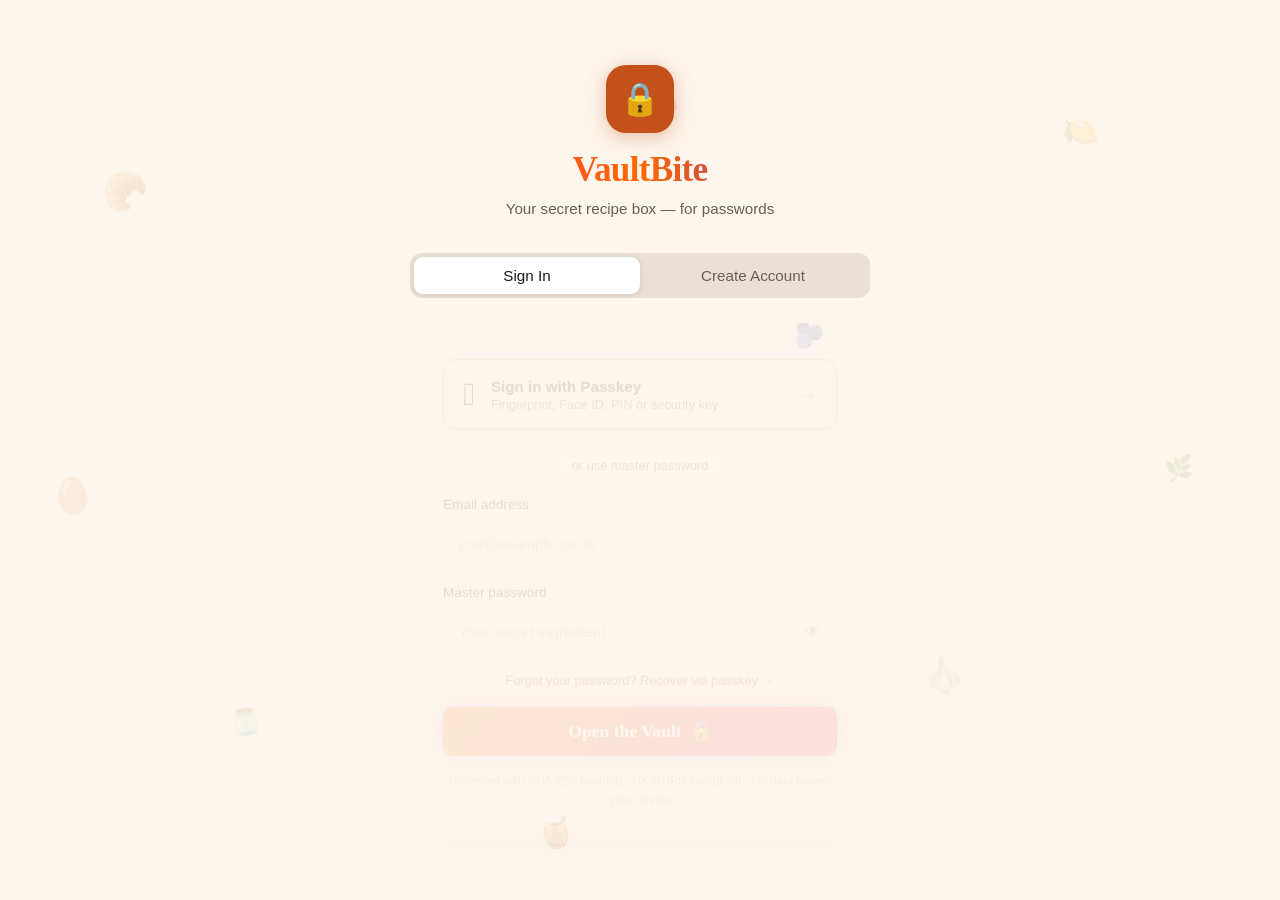
==== commit ebc76980: "Add meta description tags to index.html and vault.html" ====
--- a/vault.html
+++ b/vault.html
@@ -3,6 +3,7 @@
 <head>
   <meta charset="UTF-8">
   <meta name="viewport" content="width=device-width, initial-scale=1.0">
+  <meta name="description" content="Manage, generate, and check your passwords securely with VaultBite. A browser-based local password manager.">
   <title>VaultBite — My Vault</title>
   <link rel="preconnect" href="https://fonts.googleapis.com">
   <link href="https://fonts.googleapis.com/css2?family=Playfair+Display:wght@500;700&family=DM+Sans:wght@300;400;500;600&display=swap" rel="stylesheet">
